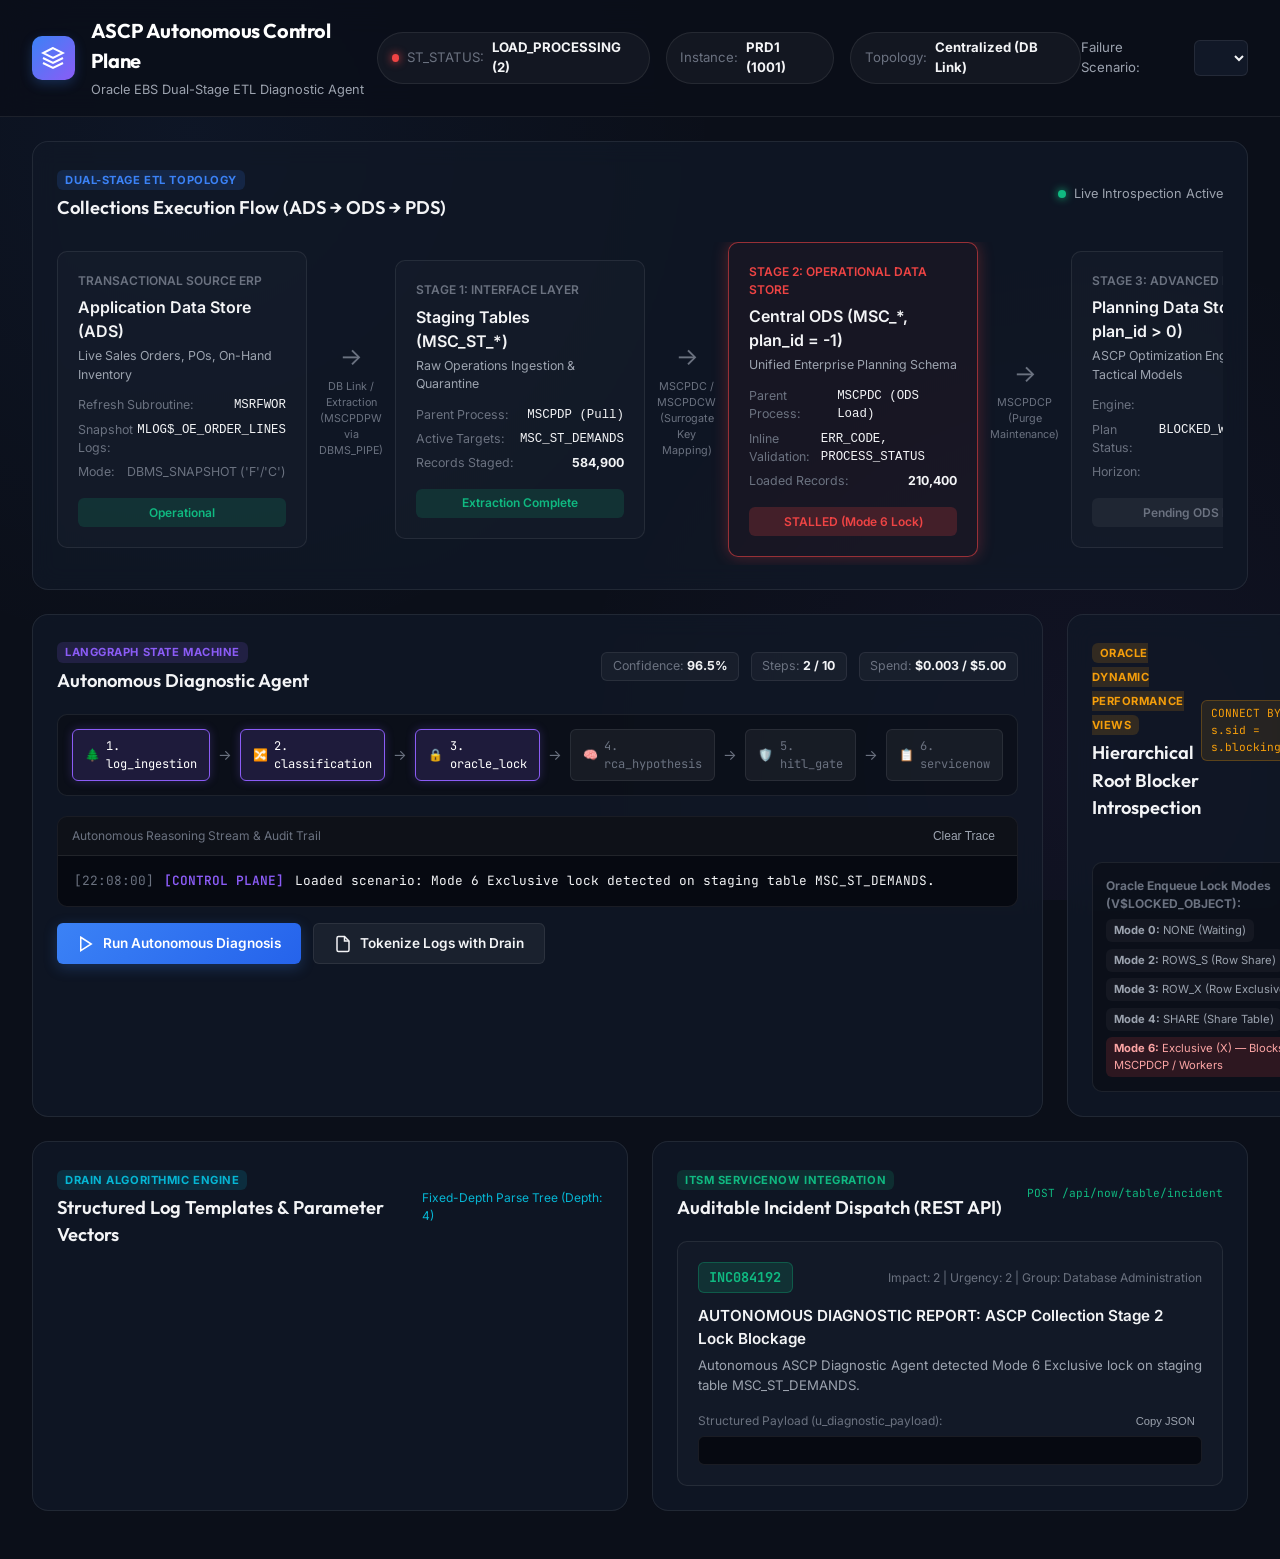
==== web/public/index.html @ 07efc1e4 "Initial commit: Autonomous ASCP Collections Diagnostic Agent with LangGraph control plane and intera" ====
<!DOCTYPE html>
<html lang="en">
<head>
  <meta charset="UTF-8">
  <meta name="viewport" content="width=device-width, initial-scale=1.0">
  <title>Autonomous ASCP Collections Diagnostic Agent | Oracle EBS & APS Control Plane</title>
  <meta name="description" content="Autonomous Control Plane & Diagnostic Agent for Oracle Advanced Supply Chain Planning (ASCP) Collections. Real-time lock introspection, Drain log parsing, and LangGraph HITL governance.">
  <link rel="preconnect" href="https://fonts.googleapis.com">
  <link rel="preconnect" href="https://fonts.gstatic.com" crossorigin>
  <link href="https://fonts.googleapis.com/css2?family=Inter:wght@300;400;500;600;700&family=JetBrains+Mono:wght@400;500;700&family=Outfit:wght@500;600;700;800&display=swap" rel="stylesheet">
  <link rel="stylesheet" href="style.css">
</head>
<body class="dark-theme">
  <!-- Top Navigation Bar -->
  <header class="app-header">
    <div class="header-left">
      <div class="logo-group">
        <div class="logo-icon">
          <svg width="24" height="24" viewBox="0 0 24 24" fill="none" stroke="currentColor" stroke-width="2">
            <path d="M12 2L2 7l10 5 10-5-10-5zM2 17l10 5 10-5M2 12l10 5 10-5"/>
          </svg>
        </div>
        <div>
          <h1 class="logo-title">ASCP Autonomous Control Plane</h1>
          <span class="logo-subtitle">Oracle EBS Dual-Stage ETL Diagnostic Agent</span>
        </div>
      </div>
    </div>

    <!-- System Telemetry Status Badges -->
    <div class="header-center">
      <div class="status-pill" id="stStatusPill">
        <span class="pulse-dot stalled"></span>
        <span class="pill-label">ST_STATUS:</span>
        <strong id="stStatusText">LOAD_PROCESSING (2)</strong>
      </div>
      <div class="status-pill">
        <span class="pill-label">Instance:</span>
        <strong>PRD1 (1001)</strong>
      </div>
      <div class="status-pill">
        <span class="pill-label">Topology:</span>
        <strong id="topologyText">Centralized (DB Link)</strong>
      </div>
    </div>

    <!-- Scenario Switcher -->
    <div class="header-right">
      <label for="scenarioSelector" class="selector-label">Failure Scenario:</label>
      <select id="scenarioSelector" class="scenario-dropdown">
        <!-- Populated dynamically via JS -->
      </select>
    </div>
  </header>

  <!-- Main Container -->
  <main class="dashboard-container">
    <!-- Row 1: Dual-Stage Architecture Pipeline Visualizer -->
    <section class="panel etl-panel">
      <div class="panel-header">
        <div class="panel-title-wrap">
          <span class="panel-badge">Dual-Stage ETL Topology</span>
          <h2>Collections Execution Flow (ADS &rarr; ODS &rarr; PDS)</h2>
        </div>
        <div class="panel-actions">
          <span class="sync-indicator"><span class="pulse-dot green"></span> Live Introspection Active</span>
        </div>
      </div>

      <div class="etl-pipeline-grid">
        <!-- Stage 0: Transactional Source -->
        <div class="etl-stage-card" id="stageCardSource">
          <div class="stage-tag">Transactional Source ERP</div>
          <h3>Application Data Store (ADS)</h3>
          <p class="stage-desc">Live Sales Orders, POs, On-Hand Inventory</p>
          <div class="stage-meta">
            <div class="meta-row"><span>Refresh Subroutine:</span> <code>MSRFWOR</code></div>
            <div class="meta-row"><span>Snapshot Logs:</span> <code>MLOG$_OE_ORDER_LINES</code></div>
            <div class="meta-row"><span>Mode:</span> <span class="badge blue">DBMS_SNAPSHOT ('F'/'C')</span></div>
          </div>
          <div class="stage-status-foot success">Operational</div>
        </div>

        <div class="pipeline-connector">
          <div class="connector-line"></div>
          <div class="connector-arrow">&rarr;</div>
          <span class="connector-label">DB Link / Extraction (MSCPDPW via DBMS_PIPE)</span>
        </div>

        <!-- Stage 1: Central Planning Staging -->
        <div class="etl-stage-card" id="stageCardStage1">
          <div class="stage-tag">Stage 1: Interface Layer</div>
          <h3>Staging Tables (MSC_ST_*)</h3>
          <p class="stage-desc">Raw Operations Ingestion &amp; Quarantine</p>
          <div class="stage-meta">
            <div class="meta-row"><span>Parent Process:</span> <code>MSCPDP (Pull)</code></div>
            <div class="meta-row"><span>Active Targets:</span> <code>MSC_ST_DEMANDS</code></div>
            <div class="meta-row"><span>Records Staged:</span> <strong id="stage1Count">584,900</strong></div>
          </div>
          <div class="stage-status-foot success" id="stage1Foot">Extraction Complete</div>
        </div>

        <div class="pipeline-connector">
          <div class="connector-line warning"></div>
          <div class="connector-arrow">&rarr;</div>
          <span class="connector-label">MSCPDC / MSCPDCW (Surrogate Key Mapping)</span>
        </div>

        <!-- Stage 2: Operational Data Store -->
        <div class="etl-stage-card active-blocked" id="stageCardStage2">
          <div class="stage-tag alert">Stage 2: Operational Data Store</div>
          <h3>Central ODS (MSC_*, plan_id = -1)</h3>
          <p class="stage-desc">Unified Enterprise Planning Schema</p>
          <div class="stage-meta">
            <div class="meta-row"><span>Parent Process:</span> <code>MSCPDC (ODS Load)</code></div>
            <div class="meta-row"><span>Inline Validation:</span> <code>ERR_CODE, PROCESS_STATUS</code></div>
            <div class="meta-row"><span>Loaded Records:</span> <strong id="stage2Count">210,400</strong></div>
          </div>
          <div class="stage-status-foot error" id="stage2Foot">STALLED (Mode 6 Lock)</div>
        </div>

        <div class="pipeline-connector">
          <div class="connector-line"></div>
          <div class="connector-arrow">&rarr;</div>
          <span class="connector-label">MSCPDCP (Purge Maintenance)</span>
        </div>

        <!-- Stage 3: Planning Data Store -->
        <div class="etl-stage-card" id="stageCardStage3">
          <div class="stage-tag">Stage 3: Advanced Planning</div>
          <h3>Planning Data Store (PDS, plan_id &gt; 0)</h3>
          <p class="stage-desc">ASCP Optimization Engines &amp; Tactical Models</p>
          <div class="stage-meta">
            <div class="meta-row"><span>Engine:</span> <code>MSRCS</code></div>
            <div class="meta-row"><span>Plan Status:</span> <code>BLOCKED_WAITING_ODS</code></div>
            <div class="meta-row"><span>Horizon:</span> <strong>180 Days</strong></div>
          </div>
          <div class="stage-status-foot pending" id="stage3Foot">Pending ODS Load</div>
        </div>
      </div>
    </section>

    <!-- Row 2: Control Plane & Diagnostics Grid -->
    <div class="dashboard-split-grid">
      <!-- Left Column: LangGraph Agent Control Plane & Reasoning Trace -->
      <section class="panel agent-panel">
        <div class="panel-header">
          <div class="panel-title-wrap">
            <span class="panel-badge purple">LangGraph State Machine</span>
            <h2>Autonomous Diagnostic Agent</h2>
          </div>
          <div class="guardrail-meters">
            <div class="meter-pill" title="Diagnostic Confidence Score">
              <span>Confidence:</span> <strong id="confidenceMeter">96.5%</strong>
            </div>
            <div class="meter-pill" title="Execution Cap: Max 10 Super-Steps">
              <span>Steps:</span> <strong id="stepMeter">2 / 10</strong>
            </div>
            <div class="meter-pill" title="Hard Dollar Token Spend Cap: $5.00">
              <span>Spend:</span> <strong id="tokenMeter">$0.003 / $5.00</strong>
            </div>
          </div>
        </div>

        <!-- 6-Node Graph Topology Visualizer -->
        <div class="graph-nodes-visualizer">
          <div class="graph-node-pill active" id="nodeIngestion" title="Step 1: Drain Log Parsing Tree">
            <div class="node-icon">🌲</div>
            <span>1. log_ingestion</span>
          </div>
          <span class="node-arrow">&rarr;</span>
          <div class="graph-node-pill active" id="nodeClassification" title="Step 2: Failure Domain Routing">
            <div class="node-icon">🔀</div>
            <span>2. classification</span>
          </div>
          <span class="node-arrow">&rarr;</span>
          <div class="graph-node-pill active" id="nodeLock" title="Step 3: Hierarchical Lock Introspection">
            <div class="node-icon">🔒</div>
            <span>3. oracle_lock</span>
          </div>
          <span class="node-arrow">&rarr;</span>
          <div class="graph-node-pill" id="nodeRca" title="Step 4: ReAct Synthesis & Confidence Scoring">
            <div class="node-icon">🧠</div>
            <span>4. rca_hypothesis</span>
          </div>
          <span class="node-arrow">&rarr;</span>
          <div class="graph-node-pill hitl-gate" id="nodeHitl" title="Step 5: HITL Gate (Confidence < 85%)">
            <div class="node-icon">🛡️</div>
            <span>5. hitl_gate</span>
          </div>
          <span class="node-arrow">&rarr;</span>
          <div class="graph-node-pill" id="nodeServiceNow" title="Step 6: ServiceNow REST Enrichment">
            <div class="node-icon">📋</div>
            <span>6. servicenow</span>
          </div>
        </div>

        <!-- Agent Reasoning Log Console -->
        <div class="agent-console-box">
          <div class="console-top-bar">
            <span>Autonomous Reasoning Stream &amp; Audit Trail</span>
            <button class="btn-sm btn-ghost" id="btnClearConsole">Clear Trace</button>
          </div>
          <div class="console-body" id="agentConsoleBody">
            <div class="console-log-item info">
              <span class="log-time">[22:08:00]</span>
              <span class="log-speaker">[CONTROL PLANE]</span>
              <span>Loaded scenario: Mode 6 Exclusive lock detected on staging table MSC_ST_DEMANDS.</span>
            </div>
          </div>
        </div>

        <!-- Control Action Bar -->
        <div class="agent-control-bar">
          <button class="btn btn-primary" id="btnRunDiagnosis">
            <svg width="18" height="18" viewBox="0 0 24 24" fill="none" stroke="currentColor" stroke-width="2">
              <polygon points="5 3 19 12 5 21 5 3"/>
            </svg>
            Run Autonomous Diagnosis
          </button>
          <button class="btn btn-secondary" id="btnDrainParseOnly">
            <svg width="18" height="18" viewBox="0 0 24 24" fill="none" stroke="currentColor" stroke-width="2">
              <path d="M14 2H6a2 2 0 0 0-2 2v16a2 2 0 0 0 2 2h12a2 2 0 0 0 2-2V8z"/>
              <polyline points="14 2 14 8 20 8"/>
            </svg>
            Tokenize Logs with Drain
          </button>
        </div>
      </section>

      <!-- Right Column: Oracle Dynamic Performance View Introspection -->
      <section class="panel lock-panel">
        <div class="panel-header">
          <div class="panel-title-wrap">
            <span class="panel-badge orange">Oracle Dynamic Performance Views</span>
            <h2>Hierarchical Root Blocker Introspection</h2>
          </div>
          <span class="sql-badge">CONNECT BY PRIOR s.sid = s.blocking_session</span>
        </div>

        <!-- Lock Hierarchy Tree Container -->
        <div class="lock-hierarchy-container" id="lockTreeContainer">
          <!-- Populated dynamically via JS -->
        </div>

        <!-- Enqueue Lock Mode Legend -->
        <div class="lock-mode-legend">
          <h4>Oracle Enqueue Lock Modes (V$LOCKED_OBJECT):</h4>
          <div class="mode-chips">
            <span class="mode-chip"><strong>Mode 0:</strong> NONE (Waiting)</span>
            <span class="mode-chip"><strong>Mode 2:</strong> ROWS_S (Row Share)</span>
            <span class="mode-chip"><strong>Mode 3:</strong> ROW_X (Row Exclusive)</span>
            <span class="mode-chip"><strong>Mode 4:</strong> SHARE (Share Table)</span>
            <span class="mode-chip danger"><strong>Mode 6:</strong> Exclusive (X) &mdash; Blocks MSCPDCP / Workers</span>
          </div>
        </div>
      </section>
    </div>

    <!-- Row 3: Drain Log Parser & ServiceNow ITSM Integration Split -->
    <div class="dashboard-split-grid bottom-row">
      <!-- Drain Algorithm Parser Studio -->
      <section class="panel drain-panel">
        <div class="panel-header">
          <div class="panel-title-wrap">
            <span class="panel-badge cyan">Drain Algorithmic Engine</span>
            <h2>Structured Log Templates &amp; Parameter Vectors</h2>
          </div>
          <span class="tree-depth-label">Fixed-Depth Parse Tree (Depth: 4)</span>
        </div>

        <div class="drain-output-box" id="drainResultsContainer">
          <!-- Parsed clusters populated dynamically -->
        </div>
      </section>

      <!-- ServiceNow ITSM Audit & Ticket Viewer -->
      <section class="panel itsm-panel">
        <div class="panel-header">
          <div class="panel-title-wrap">
            <span class="panel-badge green">ITSM ServiceNow Integration</span>
            <h2>Auditable Incident Dispatch (REST API)</h2>
          </div>
          <span class="itsm-endpoint">POST /api/now/table/incident</span>
        </div>

        <div class="itsm-ticket-card" id="itsmTicketCard">
          <div class="ticket-header-row">
            <div class="ticket-id-badge" id="ticketNumber">INC084192</div>
            <div class="ticket-urgency">Impact: 2 | Urgency: 2 | Group: Database Administration</div>
          </div>
          <h3 class="ticket-title" id="ticketShortDesc">AUTONOMOUS DIAGNOSTIC REPORT: ASCP Collection Stage 2 Lock Blockage</h3>
          <p class="ticket-body" id="ticketBody">
            Autonomous ASCP Diagnostic Agent detected Mode 6 Exclusive lock on staging table MSC_ST_DEMANDS.
          </p>
          <div class="json-viewer-header">
            <span>Structured Payload (u_diagnostic_payload):</span>
            <button class="btn-xs btn-ghost" id="btnCopyJson">Copy JSON</button>
          </div>
          <pre class="json-viewer" id="ticketJsonPreview"></pre>
        </div>
      </section>
    </div>
  </main>

  <!-- Human-in-the-Loop (HITL) Governance Gate Modal -->
  <div class="modal-overlay hidden" id="hitlModal">
    <div class="modal-card">
      <div class="modal-top">
        <div class="modal-badge danger">
          <svg width="20" height="20" viewBox="0 0 24 24" fill="none" stroke="currentColor" stroke-width="2">
            <path d="M10.29 3.86L1.82 18a2 2 0 0 0 1.71 3h16.94a2 2 0 0 0 1.71-3L13.71 3.86a2 2 0 0 0-3.42 0z"/>
            <line x1="12" y1="9" x2="12" y2="13"/>
            <line x1="12" y1="17" x2="12.01" y2="17"/>
          </svg>
          MANDATORY HUMAN-IN-THE-LOOP (HITL) APPROVAL GATE
        </div>
        <button class="modal-close-btn" id="btnCloseModal">&times;</button>
      </div>

      <div class="modal-content">
        <h3>Proposed High-Risk Remediation Action</h3>
        <p class="modal-desc">
          The autonomous control plane requires explicit DBA sign-off before executing session termination or table modification.
        </p>

        <div class="approval-details-grid">
          <div class="detail-item">
            <label>Target Action</label>
            <strong id="modalActionName">KILL_SESSION</strong>
          </div>
          <div class="detail-item">
            <label>Risk Tier</label>
            <span class="badge red" id="modalRiskTier">HIGH RISK</span>
          </div>
          <div class="detail-item">
            <label>Target Object</label>
            <code id="modalTargetObject">MSC_ST_DEMANDS</code>
          </div>
          <div class="detail-item">
            <label>Target Session</label>
            <strong id="modalSessionInfo">SID 412 (SERIAL# 28419)</strong>
          </div>
        </div>

        <div class="command-preview-box">
          <label>Proposed Database Command (Least-Privilege Wrapper):</label>
          <code id="modalSqlPreview">ALTER SYSTEM KILL SESSION '412,28419' IMMEDIATE;</code>
        </div>

        <div class="modal-reasoning">
          <strong>Agent Hypothesis Trace:</strong>
          <p id="modalReasoningTrace">
            Session 412 holds an uncommitted Exclusive lock acquired during manual maintenance, blocking MSCPDCW workers.
          </p>
        </div>
      </div>

      <div class="modal-footer">
        <button class="btn btn-danger-outline" id="btnRejectAction">Reject &amp; Abort</button>
        <button class="btn btn-success" id="btnApproveAction">
          <svg width="18" height="18" viewBox="0 0 24 24" fill="none" stroke="currentColor" stroke-width="2">
            <polyline points="20 6 9 17 4 12"/>
          </svg>
          Approve &amp; Execute Remediation
        </button>
      </div>
    </div>
  </div>

  <script src="app.js"></script>
</body>
</html>
---- web/public/style.css ----
/* 
 * Autonomous ASCP Collections Diagnostic Agent Stylesheet
 * Modern Dark-Themed Glassmorphism & Enterprise Supply Chain Aesthetics
 */

:root {
  --bg-primary: #0b0f19;
  --bg-secondary: #111827;
  --bg-card: rgba(17, 24, 39, 0.75);
  --bg-card-hover: rgba(26, 36, 56, 0.85);
  --border-color: rgba(255, 255, 255, 0.08);
  --border-focus: #3b82f6;

  --text-main: #f3f4f6;
  --text-muted: #9ca3af;
  --text-dim: #6b7280;

  --accent-blue: #3b82f6;
  --accent-cyan: #06b6d4;
  --accent-purple: #8b5cf6;
  --accent-amber: #f59e0b;
  --accent-red: #ef4444;
  --accent-emerald: #10b981;

  --glow-blue: rgba(59, 130, 246, 0.25);
  --glow-red: rgba(239, 68, 68, 0.3);
  --glow-emerald: rgba(16, 185, 129, 0.25);

  --font-sans: 'Inter', -apple-system, BlinkMacSystemFont, sans-serif;
  --font-heading: 'Outfit', sans-serif;
  --font-mono: 'JetBrains Mono', monospace;

  --radius-sm: 6px;
  --radius-md: 10px;
  --radius-lg: 16px;
}

* {
  box-sizing: border-box;
  margin: 0;
  padding: 0;
}

body.dark-theme {
  background-color: var(--bg-primary);
  color: var(--text-main);
  font-family: var(--font-sans);
  min-height: 100vh;
  line-height: 1.5;
  background-image: 
    radial-gradient(circle at 15% 15%, rgba(59, 130, 246, 0.06) 0%, transparent 40%),
    radial-gradient(circle at 85% 85%, rgba(139, 92, 246, 0.05) 0%, transparent 40%);
  background-attachment: fixed;
}

/* Header */
.app-header {
  display: flex;
  justify-content: space-between;
  align-items: center;
  padding: 1rem 2rem;
  background: rgba(11, 15, 25, 0.85);
  backdrop-filter: blur(16px);
  border-bottom: 1px solid var(--border-color);
  position: sticky;
  top: 0;
  z-index: 50;
}

.logo-group {
  display: flex;
  align-items: center;
  gap: 1rem;
}

.logo-icon {
  background: linear-gradient(135deg, var(--accent-blue), var(--accent-purple));
  color: white;
  width: 44px;
  height: 44px;
  border-radius: var(--radius-md);
  display: flex;
  align-items: center;
  justify-content: center;
  box-shadow: 0 4px 12px var(--glow-blue);
}

.logo-title {
  font-family: var(--font-heading);
  font-size: 1.25rem;
  font-weight: 700;
  color: white;
  letter-spacing: -0.02em;
}

.logo-subtitle {
  font-size: 0.8rem;
  color: var(--text-muted);
}

.header-center {
  display: flex;
  gap: 1rem;
  align-items: center;
}

.status-pill {
  display: flex;
  align-items: center;
  gap: 0.5rem;
  background: rgba(255, 255, 255, 0.04);
  border: 1px solid var(--border-color);
  padding: 0.35rem 0.85rem;
  border-radius: 9999px;
  font-size: 0.825rem;
}

.pill-label {
  color: var(--text-dim);
}

.pulse-dot {
  width: 8px;
  height: 8px;
  border-radius: 50%;
  display: inline-block;
}

.pulse-dot.green {
  background-color: var(--accent-emerald);
  box-shadow: 0 0 8px var(--accent-emerald);
}

.pulse-dot.stalled {
  background-color: var(--accent-red);
  box-shadow: 0 0 8px var(--accent-red);
  animation: pulse-danger 1.5s infinite;
}

@keyframes pulse-danger {
  0% { opacity: 1; transform: scale(1); }
  50% { opacity: 0.4; transform: scale(1.3); }
  100% { opacity: 1; transform: scale(1); }
}

.header-right {
  display: flex;
  align-items: center;
  gap: 0.75rem;
}

.selector-label {
  font-size: 0.825rem;
  color: var(--text-muted);
}

.scenario-dropdown {
  background: var(--bg-secondary);
  color: var(--text-main);
  border: 1px solid var(--border-color);
  padding: 0.5rem 1rem;
  border-radius: var(--radius-sm);
  font-family: var(--font-sans);
  font-size: 0.85rem;
  outline: none;
  cursor: pointer;
  transition: border-color 0.2s;
}

.scenario-dropdown:focus {
  border-color: var(--accent-blue);
}

/* Dashboard Layout */
.dashboard-container {
  padding: 1.5rem 2rem 3rem;
  display: flex;
  flex-direction: column;
  gap: 1.5rem;
  max-width: 1720px;
  margin: 0 auto;
}

.panel {
  background: var(--bg-card);
  backdrop-filter: blur(12px);
  border: 1px solid var(--border-color);
  border-radius: var(--radius-lg);
  padding: 1.5rem;
  transition: transform 0.2s, border-color 0.2s;
}

.panel-header {
  display: flex;
  justify-content: space-between;
  align-items: center;
  margin-bottom: 1.25rem;
}

.panel-title-wrap h2 {
  font-family: var(--font-heading);
  font-size: 1.15rem;
  font-weight: 600;
  margin-top: 0.25rem;
}

.panel-badge {
  font-size: 0.7rem;
  text-transform: uppercase;
  letter-spacing: 0.05em;
  font-weight: 700;
  padding: 0.2rem 0.5rem;
  border-radius: var(--radius-sm);
  background: rgba(59, 130, 246, 0.15);
  color: var(--accent-blue);
}

.panel-badge.purple {
  background: rgba(139, 92, 246, 0.15);
  color: var(--accent-purple);
}

.panel-badge.orange {
  background: rgba(245, 158, 11, 0.15);
  color: var(--accent-amber);
}

.panel-badge.cyan {
  background: rgba(6, 182, 212, 0.15);
  color: var(--accent-cyan);
}

.panel-badge.green {
  background: rgba(16, 185, 129, 0.15);
  color: var(--accent-emerald);
}

.sync-indicator {
  font-size: 0.8rem;
  color: var(--text-muted);
  display: flex;
  align-items: center;
  gap: 0.5rem;
}

/* Dual-Stage ETL Visualizer */
.etl-pipeline-grid {
  display: flex;
  align-items: center;
  gap: 0.75rem;
  overflow-x: auto;
  padding-bottom: 0.5rem;
}

.etl-stage-card {
  flex: 1;
  min-width: 250px;
  background: rgba(255, 255, 255, 0.02);
  border: 1px solid var(--border-color);
  border-radius: var(--radius-md);
  padding: 1.25rem;
  position: relative;
  transition: all 0.2s ease;
}

.etl-stage-card.active-blocked {
  border-color: rgba(239, 68, 68, 0.6);
  background: rgba(239, 68, 68, 0.04);
  box-shadow: 0 0 16px var(--glow-red);
}

.stage-tag {
  font-size: 0.75rem;
  font-weight: 600;
  color: var(--text-dim);
  margin-bottom: 0.35rem;
  text-transform: uppercase;
}

.stage-tag.alert {
  color: var(--accent-red);
}

.etl-stage-card h3 {
  font-size: 1rem;
  font-weight: 600;
  margin-bottom: 0.25rem;
}

.stage-desc {
  font-size: 0.775rem;
  color: var(--text-muted);
  margin-bottom: 0.75rem;
}

.stage-meta {
  display: flex;
  flex-direction: column;
  gap: 0.35rem;
  font-size: 0.775rem;
  margin-bottom: 1rem;
}

.meta-row {
  display: flex;
  justify-content: space-between;
}

.meta-row span {
  color: var(--text-dim);
}

.stage-status-foot {
  font-size: 0.75rem;
  font-weight: 600;
  padding: 0.35rem 0.65rem;
  border-radius: var(--radius-sm);
  text-align: center;
}

.stage-status-foot.success {
  background: rgba(16, 185, 129, 0.15);
  color: var(--accent-emerald);
}

.stage-status-foot.error {
  background: rgba(239, 68, 68, 0.2);
  color: var(--accent-red);
  animation: pulse-danger 2s infinite;
}

.stage-status-foot.pending {
  background: rgba(255, 255, 255, 0.05);
  color: var(--text-dim);
}

.pipeline-connector {
  display: flex;
  flex-direction: column;
  align-items: center;
  justify-content: center;
  width: 140px;
  text-align: center;
}

.connector-arrow {
  font-size: 1.5rem;
  color: var(--text-dim);
}

.connector-label {
  font-size: 0.675rem;
  color: var(--text-dim);
  margin-top: 0.2rem;
}

/* Split Grids */
.dashboard-split-grid {
  display: grid;
  grid-template-columns: 1fr 1fr;
  gap: 1.5rem;
}

@media (max-width: 1200px) {
  .dashboard-split-grid {
    grid-template-columns: 1fr;
  }
}

/* LangGraph Agent Panel */
.guardrail-meters {
  display: flex;
  gap: 0.75rem;
}

.meter-pill {
  background: rgba(255, 255, 255, 0.04);
  border: 1px solid var(--border-color);
  padding: 0.25rem 0.65rem;
  border-radius: var(--radius-sm);
  font-size: 0.775rem;
}

.meter-pill span {
  color: var(--text-dim);
}

.graph-nodes-visualizer {
  display: flex;
  align-items: center;
  gap: 0.5rem;
  margin-bottom: 1.25rem;
  background: rgba(0, 0, 0, 0.25);
  padding: 0.85rem;
  border-radius: var(--radius-md);
  border: 1px solid var(--border-color);
  overflow-x: auto;
}

.graph-node-pill {
  display: flex;
  align-items: center;
  gap: 0.4rem;
  background: rgba(255, 255, 255, 0.05);
  border: 1px solid var(--border-color);
  padding: 0.45rem 0.75rem;
  border-radius: var(--radius-sm);
  font-family: var(--font-mono);
  font-size: 0.75rem;
  color: var(--text-dim);
  transition: all 0.2s;
}

.graph-node-pill.active {
  background: rgba(139, 92, 246, 0.15);
  border-color: var(--accent-purple);
  color: white;
  box-shadow: 0 0 10px rgba(139, 92, 246, 0.25);
}

.graph-node-pill.hitl-gate.active {
  background: rgba(239, 68, 68, 0.15);
  border-color: var(--accent-red);
  color: #fca5a5;
  box-shadow: 0 0 10px rgba(239, 68, 68, 0.25);
}

.node-arrow {
  color: var(--text-dim);
  font-size: 0.9rem;
}

.agent-console-box {
  background: #060911;
  border: 1px solid var(--border-color);
  border-radius: var(--radius-md);
  overflow: hidden;
  margin-bottom: 1rem;
}

.console-top-bar {
  display: flex;
  justify-content: space-between;
  align-items: center;
  padding: 0.5rem 0.85rem;
  background: rgba(255, 255, 255, 0.03);
  border-bottom: 1px solid var(--border-color);
  font-size: 0.75rem;
  color: var(--text-dim);
}

.console-body {
  padding: 1rem;
  max-height: 280px;
  overflow-y: auto;
  font-family: var(--font-mono);
  font-size: 0.8rem;
  display: flex;
  flex-direction: column;
  gap: 0.6rem;
}

.console-log-item {
  display: flex;
  gap: 0.65rem;
  line-height: 1.4;
}

.console-log-item .log-time {
  color: var(--text-dim);
}

.console-log-item .log-speaker {
  font-weight: 600;
  color: var(--accent-purple);
}

.console-log-item.human .log-speaker {
  color: var(--accent-cyan);
}

.console-log-item.remediation .log-speaker {
  color: var(--accent-emerald);
}

.agent-control-bar {
  display: flex;
  gap: 0.75rem;
}

/* Lock Hierarchy Introspection */
.sql-badge {
  font-family: var(--font-mono);
  font-size: 0.7rem;
  background: rgba(245, 158, 11, 0.1);
  color: var(--accent-amber);
  padding: 0.25rem 0.6rem;
  border-radius: var(--radius-sm);
  border: 1px solid rgba(245, 158, 11, 0.25);
}

.lock-hierarchy-container {
  display: flex;
  flex-direction: column;
  gap: 0.85rem;
  margin-bottom: 1.25rem;
}

.lock-node-card {
  background: rgba(255, 255, 255, 0.02);
  border: 1px solid var(--border-color);
  border-radius: var(--radius-md);
  padding: 1rem 1.25rem;
  position: relative;
  transition: all 0.2s;
}

.lock-node-card.root-blocker {
  border-color: rgba(239, 68, 68, 0.5);
  background: rgba(239, 68, 68, 0.04);
}

.lock-node-card.blocked-worker {
  margin-left: 2rem;
  border-left: 3px solid var(--accent-amber);
}

.lock-node-card.root-blocker::before {
  content: "ROOT BLOCKER (DEPTH 1)";
  position: absolute;
  top: -10px;
  right: 15px;
  font-size: 0.65rem;
  font-weight: 700;
  background: var(--accent-red);
  color: white;
  padding: 0.15rem 0.5rem;
  border-radius: var(--radius-sm);
}

.lock-card-header {
  display: flex;
  justify-content: space-between;
  align-items: center;
  margin-bottom: 0.5rem;
}

.session-badge {
  font-family: var(--font-mono);
  font-size: 0.85rem;
  font-weight: 700;
  color: white;
}

.mode-badge {
  font-size: 0.75rem;
  font-weight: 600;
  padding: 0.2rem 0.5rem;
  border-radius: var(--radius-sm);
  background: rgba(239, 68, 68, 0.15);
  color: #fca5a5;
}

.mode-badge.waiting {
  background: rgba(245, 158, 11, 0.15);
  color: #fcd34d;
}

.lock-card-details {
  display: grid;
  grid-template-columns: 1fr 1fr;
  gap: 0.4rem;
  font-size: 0.775rem;
  margin-bottom: 0.6rem;
}

.lock-sql-box {
  background: #060911;
  padding: 0.5rem 0.75rem;
  border-radius: var(--radius-sm);
  font-family: var(--font-mono);
  font-size: 0.75rem;
  color: #93c5fd;
  overflow-x: auto;
}

.lock-mode-legend {
  background: rgba(0, 0, 0, 0.25);
  border: 1px solid var(--border-color);
  padding: 0.85rem;
  border-radius: var(--radius-md);
}

.lock-mode-legend h4 {
  font-size: 0.75rem;
  color: var(--text-dim);
  margin-bottom: 0.4rem;
}

.mode-chips {
  display: flex;
  flex-wrap: wrap;
  gap: 0.4rem;
}

.mode-chip {
  font-size: 0.7rem;
  background: rgba(255, 255, 255, 0.04);
  padding: 0.2rem 0.5rem;
  border-radius: var(--radius-sm);
  color: var(--text-muted);
}

.mode-chip.danger {
  background: rgba(239, 68, 68, 0.15);
  color: #fca5a5;
}

/* Drain Parser Box */
.tree-depth-label {
  font-size: 0.75rem;
  color: var(--accent-cyan);
}

.drain-output-box {
  display: flex;
  flex-direction: column;
  gap: 0.75rem;
  max-height: 380px;
  overflow-y: auto;
}

.drain-cluster-card {
  background: rgba(255, 255, 255, 0.02);
  border: 1px solid var(--border-color);
  border-radius: var(--radius-md);
  padding: 0.85rem;
}

.drain-cluster-header {
  display: flex;
  justify-content: space-between;
  font-size: 0.75rem;
  color: var(--accent-cyan);
  margin-bottom: 0.4rem;
}

.drain-template {
  font-family: var(--font-mono);
  font-size: 0.8rem;
  color: #e2e8f0;
  margin-bottom: 0.5rem;
  line-height: 1.4;
}

.drain-params-grid {
  display: flex;
  flex-wrap: wrap;
  gap: 0.4rem;
}

.param-badge {
  background: rgba(6, 182, 212, 0.12);
  border: 1px solid rgba(6, 182, 212, 0.25);
  color: #67e8f9;
  font-size: 0.7rem;
  font-family: var(--font-mono);
  padding: 0.15rem 0.45rem;
  border-radius: var(--radius-sm);
}

/* ServiceNow ITSM Panel */
.itsm-endpoint {
  font-family: var(--font-mono);
  font-size: 0.7rem;
  color: var(--accent-emerald);
}

.itsm-ticket-card {
  background: rgba(255, 255, 255, 0.02);
  border: 1px solid var(--border-color);
  border-radius: var(--radius-md);
  padding: 1.25rem;
}

.ticket-header-row {
  display: flex;
  justify-content: space-between;
  align-items: center;
  margin-bottom: 0.75rem;
}

.ticket-id-badge {
  background: rgba(16, 185, 129, 0.15);
  border: 1px solid rgba(16, 185, 129, 0.3);
  color: var(--accent-emerald);
  font-family: var(--font-mono);
  font-size: 0.85rem;
  font-weight: 700;
  padding: 0.25rem 0.65rem;
  border-radius: var(--radius-sm);
}

.ticket-urgency {
  font-size: 0.75rem;
  color: var(--text-dim);
}

.ticket-title {
  font-size: 0.95rem;
  font-weight: 600;
  margin-bottom: 0.35rem;
}

.ticket-body {
  font-size: 0.825rem;
  color: var(--text-muted);
  margin-bottom: 1rem;
}

.json-viewer-header {
  display: flex;
  justify-content: space-between;
  align-items: center;
  font-size: 0.75rem;
  color: var(--text-dim);
  margin-bottom: 0.4rem;
}

.json-viewer {
  background: #060911;
  border: 1px solid var(--border-color);
  border-radius: var(--radius-sm);
  padding: 0.85rem;
  font-family: var(--font-mono);
  font-size: 0.75rem;
  color: #a7f3d0;
  max-height: 200px;
  overflow-y: auto;
}

/* Buttons */
.btn {
  display: inline-flex;
  align-items: center;
  gap: 0.5rem;
  padding: 0.65rem 1.25rem;
  border-radius: var(--radius-sm);
  font-family: var(--font-sans);
  font-size: 0.85rem;
  font-weight: 600;
  cursor: pointer;
  border: none;
  transition: all 0.2s;
}

.btn-primary {
  background: linear-gradient(135deg, var(--accent-blue), #2563eb);
  color: white;
  box-shadow: 0 4px 14px var(--glow-blue);
}

.btn-primary:hover {
  transform: translateY(-1px);
  box-shadow: 0 6px 18px var(--glow-blue);
}

.btn-secondary {
  background: rgba(255, 255, 255, 0.05);
  border: 1px solid var(--border-color);
  color: var(--text-main);
}

.btn-secondary:hover {
  background: rgba(255, 255, 255, 0.09);
}

.btn-success {
  background: var(--accent-emerald);
  color: #022c22;
}

.btn-danger-outline {
  background: transparent;
  border: 1px solid var(--accent-red);
  color: var(--accent-red);
}

.btn-sm {
  padding: 0.25rem 0.5rem;
  font-size: 0.75rem;
}

.btn-xs {
  padding: 0.15rem 0.45rem;
  font-size: 0.7rem;
}

.btn-ghost {
  background: transparent;
  color: var(--text-muted);
  border: none;
  cursor: pointer;
}

/* Modal */
.modal-overlay {
  position: fixed;
  inset: 0;
  background: rgba(0, 0, 0, 0.75);
  backdrop-filter: blur(8px);
  display: flex;
  align-items: center;
  justify-content: center;
  z-index: 100;
  opacity: 1;
  transition: opacity 0.2s;
}

.modal-overlay.hidden {
  display: none;
  opacity: 0;
}

.modal-card {
  background: #111827;
  border: 1px solid rgba(239, 68, 68, 0.4);
  border-radius: var(--radius-lg);
  width: 90%;
  max-width: 600px;
  box-shadow: 0 20px 40px rgba(0, 0, 0, 0.6), 0 0 30px var(--glow-red);
  overflow: hidden;
  animation: modal-pop 0.25s ease-out;
}

@keyframes modal-pop {
  from { transform: scale(0.95); opacity: 0; }
  to { transform: scale(1); opacity: 1; }
}

.modal-top {
  display: flex;
  justify-content: space-between;
  align-items: center;
  padding: 1.25rem 1.5rem;
  background: rgba(239, 68, 68, 0.08);
  border-bottom: 1px solid rgba(239, 68, 68, 0.2);
}

.modal-badge {
  display: flex;
  align-items: center;
  gap: 0.5rem;
  font-size: 0.75rem;
  font-weight: 700;
  color: #fca5a5;
  letter-spacing: 0.04em;
}

.modal-close-btn {
  background: transparent;
  border: none;
  color: var(--text-muted);
  font-size: 1.5rem;
  cursor: pointer;
}

.modal-content {
  padding: 1.5rem;
}

.modal-content h3 {
  font-size: 1.15rem;
  font-weight: 600;
  margin-bottom: 0.35rem;
}

.modal-desc {
  font-size: 0.85rem;
  color: var(--text-muted);
  margin-bottom: 1.25rem;
}

.approval-details-grid {
  display: grid;
  grid-template-columns: 1fr 1fr;
  gap: 1rem;
  background: rgba(255, 255, 255, 0.02);
  border: 1px solid var(--border-color);
  padding: 1rem;
  border-radius: var(--radius-md);
  margin-bottom: 1rem;
}

.detail-item label {
  display: block;
  font-size: 0.725rem;
  color: var(--text-dim);
  text-transform: uppercase;
  margin-bottom: 0.2rem;
}

.command-preview-box {
  background: #060911;
  border: 1px solid var(--border-color);
  border-radius: var(--radius-sm);
  padding: 0.75rem 1rem;
  margin-bottom: 1rem;
}

.command-preview-box label {
  display: block;
  font-size: 0.725rem;
  color: var(--text-dim);
  margin-bottom: 0.25rem;
}

.command-preview-box code {
  font-family: var(--font-mono);
  font-size: 0.85rem;
  color: #fca5a5;
}

.modal-reasoning {
  font-size: 0.825rem;
}

.modal-reasoning strong {
  color: var(--text-dim);
}

.modal-reasoning p {
  color: var(--text-muted);
  margin-top: 0.25rem;
}

.modal-footer {
  display: flex;
  justify-content: flex-end;
  gap: 0.75rem;
  padding: 1rem 1.5rem;
  background: rgba(0, 0, 0, 0.2);
  border-top: 1px solid var(--border-color);
}
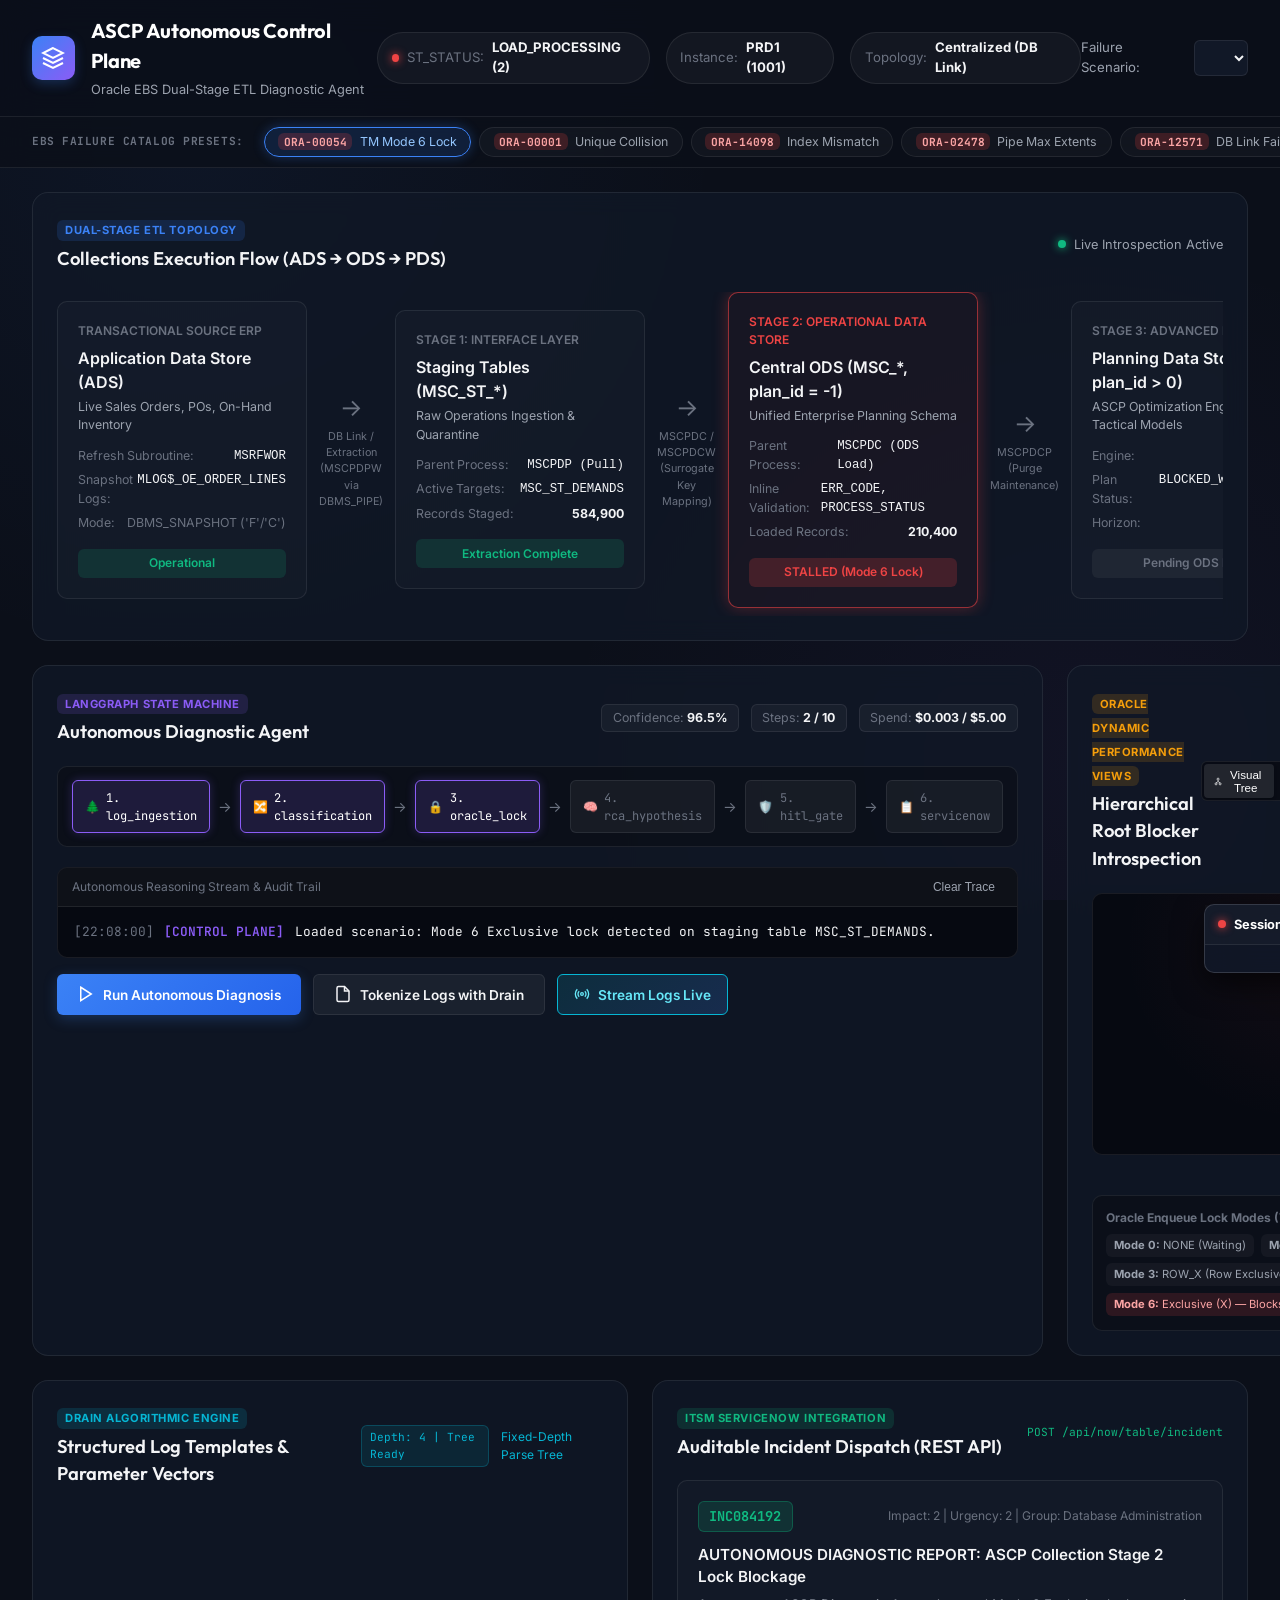
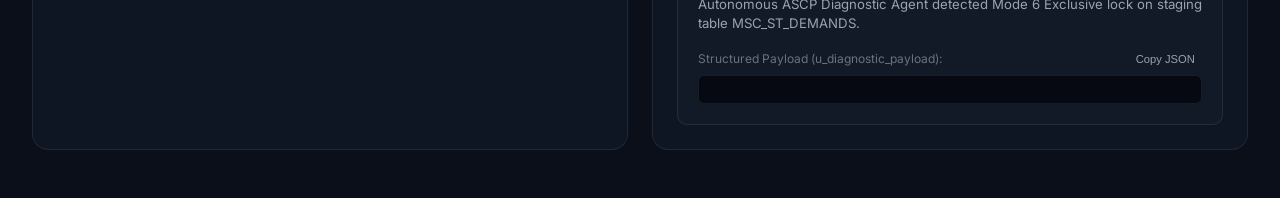
==== commit 57ba6eb4: "feat: implement interactive SVG lock visualizer, live stream terminal, and production oracle connect" ====
--- a/web/public/index.html
+++ b/web/public/index.html
@@ -53,6 +53,33 @@
     </div>
   </header>
 
+  <!-- Scenario Quick Bar: One-Click Failure Catalog Presets -->
+  <div class="scenario-quick-bar-wrapper">
+    <div class="quick-bar-inner">
+      <span class="quick-bar-title">EBS FAILURE CATALOG PRESETS:</span>
+      <div class="quick-bar-presets" id="scenarioPresets">
+        <button class="preset-chip active" data-scenario="ora_00054_mode6" title="Mode 6 Exclusive Lock Contention">
+          <span class="chip-code">ORA-00054</span> TM Mode 6 Lock
+        </button>
+        <button class="preset-chip" data-scenario="ora_00001_unique" title="Surrogate Key Collision">
+          <span class="chip-code">ORA-00001</span> Unique Collision
+        </button>
+        <button class="preset-chip" data-scenario="ora_14098_partition" title="Partition Exchange Index Mismatch">
+          <span class="chip-code">ORA-14098</span> Index Mismatch
+        </button>
+        <button class="preset-chip" data-scenario="ora_02478_pipe_stall" title="Segment Max Extents & DBMS_PIPE Deadlock">
+          <span class="chip-code">ORA-02478</span> Pipe Max Extents
+        </button>
+        <button class="preset-chip" data-scenario="ora_12571_link_drop" title="Snapshot DB Link Packet Failure">
+          <span class="chip-code">ORA-12571</span> DB Link Failure
+        </button>
+        <button class="preset-chip healthy" data-scenario="healthy_pipeline" title="Healthy Baseline Run">
+          <span class="chip-code green">PASS</span> Healthy Baseline
+        </button>
+      </div>
+    </div>
+  </div>
+
   <!-- Main Container -->
   <main class="dashboard-container">
     <!-- Row 1: Dual-Stage Architecture Pipeline Visualizer -->
@@ -225,6 +252,13 @@
             </svg>
             Tokenize Logs with Drain
           </button>
+          <button class="btn btn-stream" id="btnStreamLogs" title="Stream raw EBS worker logs line-by-line with real-time Drain parsing">
+            <svg width="16" height="16" viewBox="0 0 24 24" fill="none" stroke="currentColor" stroke-width="2">
+              <circle cx="12" cy="12" r="2"></circle>
+              <path d="M16.24 7.76a6 6 0 0 1 0 8.49m-8.48-.01a6 6 0 0 1 0-8.49m11.31-2.82a10 10 0 0 1 0 14.14m-14.14 0a10 10 0 0 1 0-14.14"></path>
+            </svg>
+            <span id="streamLogsText">Stream Logs Live</span>
+          </button>
         </div>
       </section>
 
@@ -235,11 +269,53 @@
             <span class="panel-badge orange">Oracle Dynamic Performance Views</span>
             <h2>Hierarchical Root Blocker Introspection</h2>
           </div>
-          <span class="sql-badge">CONNECT BY PRIOR s.sid = s.blocking_session</span>
-        </div>
-
-        <!-- Lock Hierarchy Tree Container -->
-        <div class="lock-hierarchy-container" id="lockTreeContainer">
+          <div class="lock-panel-actions">
+            <div class="view-toggle-group">
+              <button class="view-toggle-btn active" id="btnViewSvgTree" title="Interactive Visual SVG Lock Tree">
+                <svg width="13" height="13" viewBox="0 0 24 24" fill="none" stroke="currentColor" stroke-width="2">
+                  <circle cx="12" cy="5" r="3"></circle>
+                  <circle cx="6" cy="19" r="3"></circle>
+                  <circle cx="18" cy="19" r="3"></circle>
+                  <path d="M12 8v4m-6 4l6-4 6 4"></path>
+                </svg>
+                Visual Tree
+              </button>
+              <button class="view-toggle-btn" id="btnViewCardList" title="Tabular Detailed Card View">
+                <svg width="13" height="13" viewBox="0 0 24 24" fill="none" stroke="currentColor" stroke-width="2">
+                  <rect x="3" y="3" width="18" height="18" rx="2" ry="2"></rect>
+                  <line x1="3" y1="9" x2="21" y2="9"></line>
+                  <line x1="9" y1="21" x2="9" y2="9"></line>
+                </svg>
+                Card List
+              </button>
+            </div>
+            <span class="sql-badge">CONNECT BY PRIOR s.sid = s.blocking_session</span>
+          </div>
+        </div>
+
+        <!-- Interactive SVG Lock Tree Visualizer -->
+        <div class="lock-svg-container" id="lockSvgContainer">
+          <svg id="lockTreeSvg" class="lock-tree-svg" viewBox="0 0 680 260" preserveAspectRatio="xMidYMid meet">
+            <!-- Dynamic SVG nodes and curved paths rendered via app.js -->
+          </svg>
+
+          <!-- Interactive Node Inspector Drawer / Popover -->
+          <div class="node-inspector-drawer hidden" id="nodeInspectorDrawer">
+            <div class="inspector-header">
+              <div class="inspector-title-group">
+                <span class="pulse-dot stalled" id="inspectorDot"></span>
+                <strong id="inspectorTitle">Session 412: Root Blocker</strong>
+              </div>
+              <button class="inspector-close" id="btnCloseInspector">&times;</button>
+            </div>
+            <div class="inspector-body" id="inspectorBody">
+              <!-- Dynamically populated on node click -->
+            </div>
+          </div>
+        </div>
+
+        <!-- Lock Hierarchy Tree Container (Card List) -->
+        <div class="lock-hierarchy-container hidden" id="lockTreeContainer">
           <!-- Populated dynamically via JS -->
         </div>
 
@@ -266,7 +342,10 @@
             <span class="panel-badge cyan">Drain Algorithmic Engine</span>
             <h2>Structured Log Templates &amp; Parameter Vectors</h2>
           </div>
-          <span class="tree-depth-label">Fixed-Depth Parse Tree (Depth: 4)</span>
+          <div class="drain-header-stats">
+            <span class="stream-stat-badge" id="drainStreamStats">Depth: 4 | Tree Ready</span>
+            <span class="tree-depth-label">Fixed-Depth Parse Tree</span>
+          </div>
         </div>
 
         <div class="drain-output-box" id="drainResultsContainer">
--- a/web/public/style.css
+++ b/web/public/style.css
@@ -942,3 +942,329 @@
   background: rgba(0, 0, 0, 0.2);
   border-top: 1px solid var(--border-color);
 }
+
+/* Scenario Quick Bar */
+.scenario-quick-bar-wrapper {
+  background: rgba(11, 15, 25, 0.75);
+  backdrop-filter: blur(12px);
+  border-bottom: 1px solid var(--border-color);
+  padding: 0.6rem 2rem;
+  overflow-x: auto;
+}
+
+.quick-bar-inner {
+  display: flex;
+  align-items: center;
+  gap: 1.25rem;
+  max-width: 1400px;
+  margin: 0 auto;
+}
+
+.quick-bar-title {
+  font-family: var(--font-mono);
+  font-size: 0.7rem;
+  font-weight: 700;
+  color: var(--text-dim);
+  letter-spacing: 0.05em;
+  white-space: nowrap;
+}
+
+.quick-bar-presets {
+  display: flex;
+  gap: 0.5rem;
+  align-items: center;
+}
+
+.preset-chip {
+  display: inline-flex;
+  align-items: center;
+  gap: 0.45rem;
+  background: rgba(255, 255, 255, 0.03);
+  border: 1px solid var(--border-color);
+  border-radius: 9999px;
+  padding: 0.35rem 0.85rem;
+  font-size: 0.775rem;
+  color: var(--text-muted);
+  cursor: pointer;
+  white-space: nowrap;
+  transition: all 0.2s ease;
+  font-family: var(--font-sans);
+}
+
+.preset-chip:hover {
+  background: rgba(255, 255, 255, 0.07);
+  border-color: rgba(255, 255, 255, 0.2);
+  color: var(--text-main);
+  transform: translateY(-1px);
+}
+
+.preset-chip.active {
+  background: rgba(59, 130, 246, 0.15);
+  border-color: var(--accent-blue);
+  color: #93c5fd;
+  box-shadow: 0 0 12px rgba(59, 130, 246, 0.3);
+}
+
+.preset-chip.active.healthy {
+  background: rgba(16, 185, 129, 0.15);
+  border-color: var(--accent-emerald);
+  color: #6ee7b7;
+  box-shadow: 0 0 12px rgba(16, 185, 129, 0.3);
+}
+
+.chip-code {
+  font-family: var(--font-mono);
+  font-weight: 700;
+  font-size: 0.7rem;
+  padding: 0.1rem 0.35rem;
+  border-radius: var(--radius-sm);
+  background: rgba(239, 68, 68, 0.2);
+  color: #fca5a5;
+}
+
+.chip-code.green {
+  background: rgba(16, 185, 129, 0.2);
+  color: #6ee7b7;
+}
+
+/* Lock Panel Actions & View Switcher */
+.lock-panel-actions {
+  display: flex;
+  align-items: center;
+  gap: 0.85rem;
+}
+
+.view-toggle-group {
+  display: inline-flex;
+  background: rgba(0, 0, 0, 0.4);
+  border: 1px solid var(--border-color);
+  border-radius: var(--radius-sm);
+  padding: 2px;
+  gap: 2px;
+}
+
+.view-toggle-btn {
+  display: inline-flex;
+  align-items: center;
+  gap: 0.35rem;
+  background: transparent;
+  border: none;
+  border-radius: 4px;
+  padding: 0.25rem 0.65rem;
+  font-size: 0.725rem;
+  font-weight: 500;
+  color: var(--text-dim);
+  cursor: pointer;
+  transition: all 0.15s ease;
+}
+
+.view-toggle-btn:hover {
+  color: var(--text-main);
+}
+
+.view-toggle-btn.active {
+  background: rgba(255, 255, 255, 0.1);
+  color: white;
+  box-shadow: 0 1px 3px rgba(0, 0, 0, 0.3);
+}
+
+/* Interactive SVG Lock Tree Visualizer */
+.lock-svg-container {
+  position: relative;
+  background: radial-gradient(circle at 50% 20%, rgba(239, 68, 68, 0.05) 0%, transparent 60%), #060911;
+  border: 1px solid var(--border-color);
+  border-radius: var(--radius-md);
+  margin-bottom: 1.25rem;
+  overflow: hidden;
+  min-height: 260px;
+  display: flex;
+  align-items: center;
+  justify-content: center;
+}
+
+.lock-tree-svg {
+  display: block;
+  width: 100%;
+  height: 260px;
+}
+
+/* SVG Connector Path Animation */
+.svg-lock-connector {
+  fill: none;
+  stroke: var(--accent-red);
+  stroke-width: 2;
+  stroke-dasharray: 6, 4;
+  animation: svgFlow 1s linear infinite;
+  filter: drop-shadow(0 0 4px rgba(239, 68, 68, 0.5));
+}
+
+@keyframes svgFlow {
+  to {
+    stroke-dashoffset: -20;
+  }
+}
+
+.svg-lock-node {
+  cursor: pointer;
+  transition: transform 0.2s ease;
+}
+
+.svg-lock-node:hover {
+  filter: brightness(1.2);
+}
+
+/* Floating Node Inspector Drawer */
+.node-inspector-drawer {
+  position: absolute;
+  top: 10px;
+  right: 10px;
+  width: 290px;
+  background: rgba(17, 24, 39, 0.95);
+  backdrop-filter: blur(16px);
+  border: 1px solid rgba(255, 255, 255, 0.15);
+  border-radius: var(--radius-md);
+  box-shadow: 0 12px 30px rgba(0, 0, 0, 0.6);
+  z-index: 20;
+  animation: slideInRight 0.2s ease-out;
+}
+
+@keyframes slideInRight {
+  from {
+    opacity: 0;
+    transform: translateX(12px);
+  }
+  to {
+    opacity: 1;
+    transform: translateX(0);
+  }
+}
+
+.inspector-header {
+  display: flex;
+  align-items: center;
+  justify-content: space-between;
+  padding: 0.6rem 0.85rem;
+  border-bottom: 1px solid var(--border-color);
+  background: rgba(255, 255, 255, 0.02);
+}
+
+.inspector-title-group {
+  display: flex;
+  align-items: center;
+  gap: 0.5rem;
+  font-size: 0.8rem;
+  color: white;
+}
+
+.inspector-close {
+  background: transparent;
+  border: none;
+  color: var(--text-dim);
+  font-size: 1.25rem;
+  line-height: 1;
+  cursor: pointer;
+  padding: 0 0.25rem;
+}
+
+.inspector-close:hover {
+  color: white;
+}
+
+.inspector-body {
+  padding: 0.85rem;
+  display: flex;
+  flex-direction: column;
+  gap: 0.6rem;
+  font-size: 0.775rem;
+}
+
+.inspector-row {
+  display: flex;
+  justify-content: space-between;
+  align-items: center;
+}
+
+.inspector-label {
+  color: var(--text-dim);
+}
+
+.inspector-val {
+  font-weight: 600;
+  color: white;
+}
+
+.inspector-sql {
+  background: #060911;
+  border: 1px solid var(--border-color);
+  padding: 0.5rem;
+  border-radius: var(--radius-sm);
+  font-family: var(--font-mono);
+  font-size: 0.725rem;
+  color: #93c5fd;
+  word-break: break-all;
+  max-height: 70px;
+  overflow-y: auto;
+}
+
+.inspector-undo-badge {
+  display: inline-flex;
+  align-items: center;
+  gap: 0.35rem;
+  padding: 0.25rem 0.5rem;
+  border-radius: var(--radius-sm);
+  background: rgba(16, 185, 129, 0.1);
+  color: #6ee7b7;
+  font-family: var(--font-mono);
+  font-size: 0.7rem;
+}
+
+.inspector-undo-badge.danger {
+  background: rgba(239, 68, 68, 0.15);
+  color: #fca5a5;
+}
+
+/* Stream Logs Button */
+.btn-stream {
+  display: inline-flex;
+  align-items: center;
+  gap: 0.5rem;
+  background: linear-gradient(135deg, rgba(6, 182, 212, 0.15), rgba(59, 130, 246, 0.2));
+  border: 1px solid var(--accent-cyan);
+  color: #67e8f9;
+  border-radius: var(--radius-sm);
+  padding: 0.6rem 1rem;
+  font-weight: 600;
+  font-size: 0.85rem;
+  cursor: pointer;
+  transition: all 0.2s ease;
+}
+
+.btn-stream:hover {
+  background: linear-gradient(135deg, rgba(6, 182, 212, 0.25), rgba(59, 130, 246, 0.3));
+  box-shadow: 0 0 14px rgba(6, 182, 212, 0.4);
+  transform: translateY(-1px);
+}
+
+.btn-stream.streaming {
+  background: linear-gradient(135deg, rgba(239, 68, 68, 0.2), rgba(245, 158, 11, 0.2));
+  border-color: var(--accent-red);
+  color: #fca5a5;
+  animation: pulse-danger 1.5s infinite;
+}
+
+/* Drain Header Stats */
+.drain-header-stats {
+  display: flex;
+  align-items: center;
+  gap: 0.75rem;
+}
+
+.stream-stat-badge {
+  font-family: var(--font-mono);
+  font-size: 0.7rem;
+  background: rgba(6, 182, 212, 0.1);
+  color: var(--accent-cyan);
+  border: 1px solid rgba(6, 182, 212, 0.25);
+  padding: 0.2rem 0.5rem;
+  border-radius: var(--radius-sm);
+}
